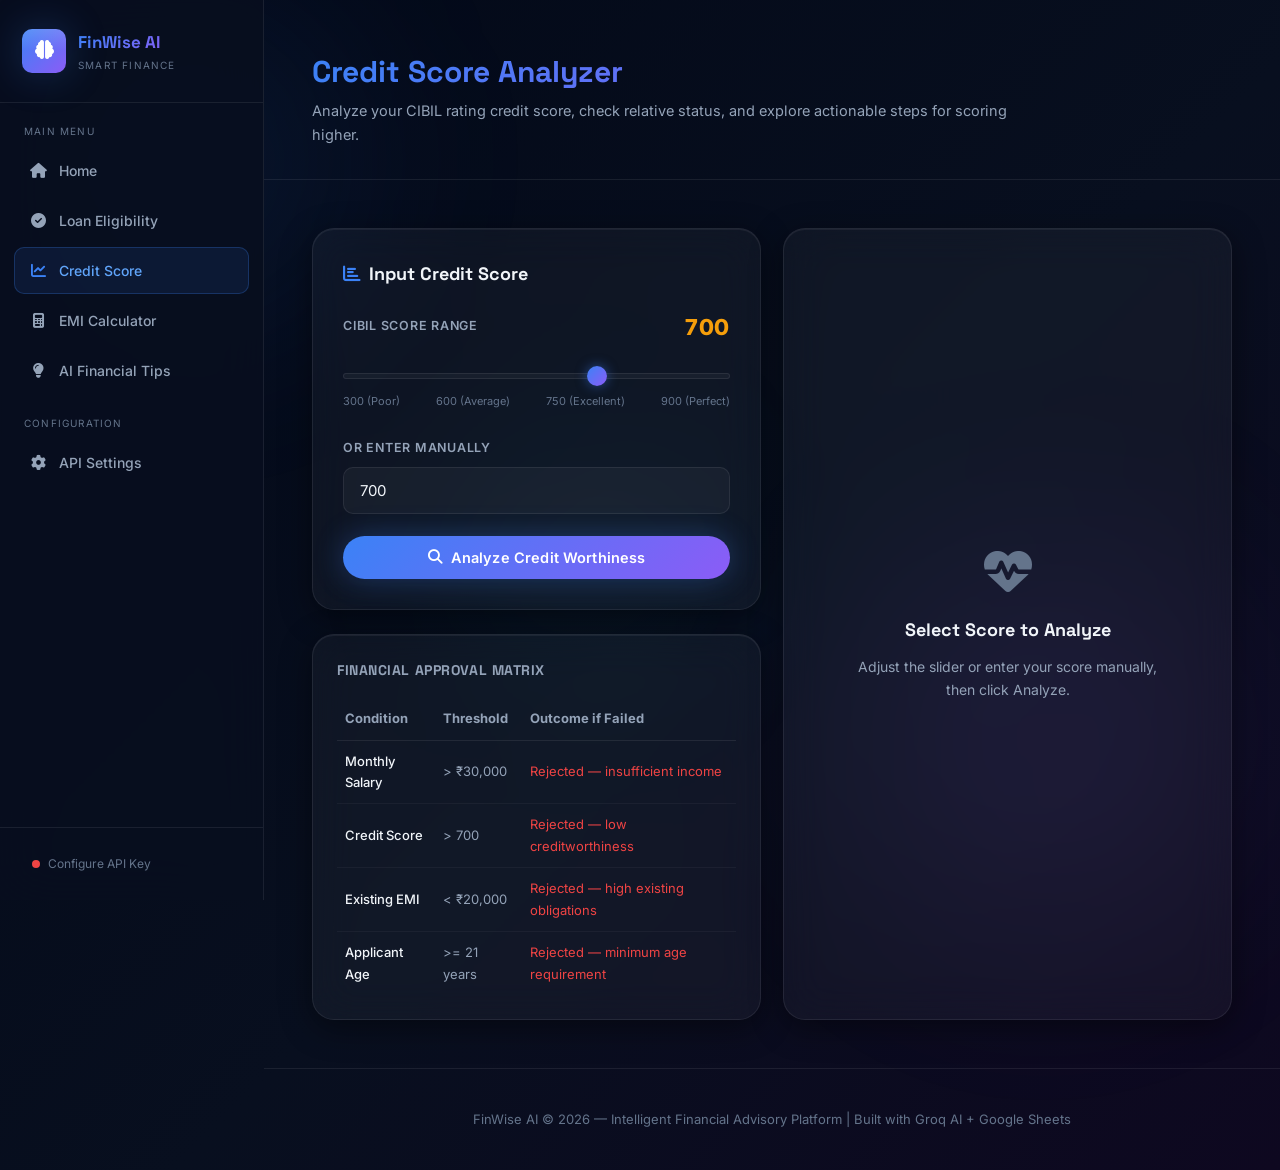
==== credit-score.html @ 2e11e6cf "Initial commit" ====
<!DOCTYPE html>
<html lang="en">
<head>
  <meta charset="UTF-8">
  <meta name="viewport" content="width=device-width, initial-scale=1.0">
  <title>Credit Score Analyzer — FinWise AI</title>
  <meta name="description" content="Understand credit worthiness categories and get optimization insights.">
  <link rel="preconnect" href="https://fonts.googleapis.com">
  <link href="https://fonts.googleapis.com/css2?family=Inter:wght@300;400;500;600;700;800&family=Space+Grotesk:wght@400;500;600;700;800&display=swap" rel="stylesheet">
  <link rel="stylesheet" href="https://cdnjs.cloudflare.com/ajax/libs/font-awesome/6.5.0/css/all.min.css">
  <link rel="stylesheet" href="css/style.css">
</head>
<body>
  <!-- Background orbs -->
  <div class="bg-orb bg-orb-1"></div>
  <div class="bg-orb bg-orb-2"></div>
  <div class="bg-orb bg-orb-3"></div>

  <div class="app-layout">
    <!-- Sidebar -->
    <nav class="sidebar" id="sidebar">
      <div class="sidebar-header">
        <a href="index.html" class="logo">
          <div class="logo-icon"><i class="fas fa-brain"></i></div>
          <div>
            <span class="logo-name">FinWise AI</span>
            <span class="logo-tagline">Smart Finance</span>
          </div>
        </a>
      </div>
      <div class="nav-menu">
        <p class="nav-section-title">Main Menu</p>
        <ul>
          <li class="nav-item"><a href="index.html"><i class="fas fa-home nav-icon"></i><span>Home</span></a></li>
          <li class="nav-item"><a href="eligibility.html"><i class="fas fa-check-circle nav-icon"></i><span>Loan Eligibility</span></a></li>
          <li class="nav-item"><a href="credit-score.html" class="active"><i class="fas fa-chart-line nav-icon"></i><span>Credit Score</span></a></li>
          <li class="nav-item"><a href="emi.html"><i class="fas fa-calculator nav-icon"></i><span>EMI Calculator</span></a></li>
          <li class="nav-item"><a href="tips.html"><i class="fas fa-lightbulb nav-icon"></i><span>AI Financial Tips</span></a></li>
        </ul>
        <p class="nav-section-title">Configuration</p>
        <ul>
          <li class="nav-item"><a href="#" onclick="openSettings();return false;"><i class="fas fa-cog nav-icon"></i><span>API Settings</span></a></li>
        </ul>
      </div>
      <div class="sidebar-footer">
        <div class="api-status" onclick="openSettings()">
          <div class="status-dot inactive" id="apiStatusDot"></div>
          <span id="apiStatusText">Configure API Key</span>
        </div>
      </div>
    </nav>

    <!-- Hamburger & Overlay -->
    <button class="hamburger" id="hamburger" aria-label="Open menu"><i class="fas fa-bars"></i></button>
    <div class="overlay" id="overlay"></div>

    <!-- Main Content -->
    <main class="main-content">
      <div class="page-header">
        <div class="page-header-content">
          <h1>Credit Score Analyzer</h1>
          <p>Analyze your CIBIL rating credit score, check relative status, and explore actionable steps for scoring higher.</p>
        </div>
      </div>

      <div class="section">
        <div class="grid-2">
          <!-- Input Column -->
          <div>
            <div class="glass-card" style="padding:30px; margin-bottom:24px;">
              <h3 style="font-family:'Space Grotesk', sans-serif; font-size:18px; margin-bottom:20px;"><i class="fas fa-chart-bar" style="color:var(--accent-blue); margin-right:8px;"></i>Input Credit Score</h3>
              <div class="form-group" style="margin-bottom:28px;">
                <label class="form-label" style="display:flex; justify-content:space-between;">
                  <span>CIBIL Score Range</span>
                  <span id="scoreDisplay" style="font-size:22px; font-weight:800; color:var(--accent-blue-light)">700</span>
                </label>
                <div class="range-slider" style="margin: 15px 0;">
                  <input type="range" id="scoreSlider" min="300" max="900" value="700">
                  <div class="range-labels">
                    <span>300 (Poor)</span>
                    <span>600 (Average)</span>
                    <span>750 (Excellent)</span>
                    <span>900 (Perfect)</span>
                  </div>
                </div>
              </div>

              <div class="form-group">
                <label class="form-label" for="scoreInput">Or Enter Manually</label>
                <input type="number" id="scoreInput" class="form-control" placeholder="700" min="300" max="900">
              </div>

              <button class="btn btn-primary btn-block" onclick="analyzeScore()"><i class="fas fa-search"></i> Analyze Credit Worthiness</button>
            </div>

            <!-- Conditions summary table from screenshot -->
            <div class="glass-card" style="padding:24px;">
              <h4 style="font-family:'Space Grotesk', sans-serif; font-size:14px; margin-bottom:16px; color:var(--text-secondary); text-transform:uppercase; letter-spacing:0.04em;">Financial Approval Matrix</h4>
              <table style="width:100%; border-collapse:collapse; text-align:left; font-size:13px; color:var(--text-secondary);">
                <thead>
                  <tr style="border-bottom:1px solid var(--glass-border); font-weight:bold;">
                    <th style="padding:10px 8px;">Condition</th>
                    <th style="padding:10px 8px;">Threshold</th>
                    <th style="padding:10px 8px;">Outcome if Failed</th>
                  </tr>
                </thead>
                <tbody>
                  <tr style="border-bottom:1px solid rgba(255,255,255,0.04);">
                    <td style="padding:10px 8px; font-weight:500; color:var(--text-primary);">Monthly Salary</td>
                    <td style="padding:10px 8px;">&gt; ₹30,000</td>
                    <td style="padding:10px 8px; color:var(--danger);">Rejected — insufficient income</td>
                  </tr>
                  <tr style="border-bottom:1px solid rgba(255,255,255,0.04);">
                    <td style="padding:10px 8px; font-weight:500; color:var(--text-primary);">Credit Score</td>
                    <td style="padding:10px 8px;">&gt; 700</td>
                    <td style="padding:10px 8px; color:var(--danger);">Rejected — low creditworthiness</td>
                  </tr>
                  <tr style="border-bottom:1px solid rgba(255,255,255,0.04);">
                    <td style="padding:10px 8px; font-weight:500; color:var(--text-primary);">Existing EMI</td>
                    <td style="padding:10px 8px;">&lt; ₹20,000</td>
                    <td style="padding:10px 8px; color:var(--danger);">Rejected — high existing obligations</td>
                  </tr>
                  <tr>
                    <td style="padding:10px 8px; font-weight:500; color:var(--text-primary);">Applicant Age</td>
                    <td style="padding:10px 8px;">&gt;= 21 years</td>
                    <td style="padding:10px 8px; color:var(--danger);">Rejected — minimum age requirement</td>
                  </tr>
                </tbody>
              </table>
            </div>
          </div>

          <!-- Result Column -->
          <div>
            <!-- Empty state -->
            <div class="glass-card" id="emptyState" style="padding:60px 40px; text-align:center; display:flex; flex-direction:column; align-items:center; justify-content:center; height:100%;">
              <i class="fas fa-heartbeat" style="font-size:48px; color:var(--text-muted); margin-bottom:20px;"></i>
              <h3 style="font-family:'Space Grotesk', sans-serif; font-size:18px; margin-bottom:10px;">Select Score to Analyze</h3>
              <p style="color:var(--text-secondary); font-size:14px; max-width:300px;">Adjust the slider or enter your score manually, then click Analyze.</p>
            </div>

            <!-- Score Result Panel -->
            <div class="result-panel info" id="scoreResult" style="padding: 30px;">
              <span class="badge badge-success" id="scoreBadge" style="margin-bottom:14px; display:inline-flex;">Good</span>
              
              <div class="score-display" style="padding: 10px 0;">
                <div class="score-ring" id="scoreRing" style="background: conic-gradient(var(--accent-blue) 0% 80%, rgba(255,255,255,0.05) 80% 100%);">
                  <span class="score-number" id="ringValue">700</span>
                  <span class="score-ring-label">CIBIL</span>
                </div>
              </div>

              <h2 class="result-title" id="scoreCategory" style="font-size: 22px; margin-top:8px;">Excellent Worthiness</h2>
              <div class="progress-track" style="margin:20px 0 30px;">
                <div class="progress-fill" id="scoreProgressBar" style="width: 80%;"></div>
              </div>

              <!-- Recommendation List -->
              <div id="recsSection" style="margin-top:20px;">
                <h4 style="font-family:'Space Grotesk', sans-serif; font-size:14px; margin-bottom:16px; color:var(--text-primary); text-transform:uppercase; letter-spacing:0.04em;">Improvement Checklist</h4>
                <div style="display:flex; flex-direction:column; gap:12px;" id="recsContainer">
                  <!-- recommendations injected here -->
                </div>
              </div>

              <!-- AI advisory -->
              <div class="ai-response-card" id="creditAI" style="display:none; margin-top:24px;">
                <div class="ai-label"><i class="fas fa-robot"></i> AI Score Enhancement Strategy</div>
                <div class="ai-text" id="aiText">Generating report...</div>
              </div>

              <div style="display:flex; gap:12px; margin-top:30px;">
                <button class="btn btn-primary" id="aiBtn" onclick="getCreditAI()" style="flex:1;"><i class="fas fa-brain"></i> Ask AI for Tips</button>
              </div>
            </div>
          </div>
        </div>
      </div>

      <!-- Footer -->
      <footer style="padding: 40px; border-top: 1px solid var(--glass-border); text-align: center; color: var(--text-muted); font-size: 13px;">
        <p>FinWise AI &copy; 2026 — Intelligent Financial Advisory Platform | Built with Groq AI + Google Sheets</p>
      </footer>
    </main>
  </div>

  <!-- Settings Modal -->
  <div class="modal-overlay" id="settingsModal">
    <div class="modal">
      <div class="modal-header">
        <h2 class="modal-title"><i class="fas fa-cog" style="margin-right:10px;color:var(--accent-blue)"></i>API Configuration</h2>
        <button class="modal-close" onclick="closeSettings()"><i class="fas fa-times"></i></button>
      </div>
      <div class="modal-tip"><i class="fas fa-info-circle"></i><span>Your API keys are stored locally in your browser and never sent to any server.</span></div>
      <div class="form-group">
        <label class="form-label"><i class="fas fa-key"></i> Groq API Key</label>
        <input type="password" id="groqKeyInput" class="form-control" placeholder="gsk_xxxxxxxxxxxx">
        <p class="form-hint"><i class="fas fa-external-link-alt"></i> Get your key at <a href="https://console.groq.com" target="_blank" style="color:var(--accent-blue-light)">console.groq.com</a></p>
      </div>
      <div class="form-group">
        <label class="form-label"><i class="fas fa-table"></i> Google Sheets Webhook URL</label>
        <input type="url" id="sheetsUrlInput" class="form-control" placeholder="https://script.google.com/macros/s/...">
        <p class="form-hint">Deploy your Google Apps Script as a Web App and paste the URL here.</p>
      </div>
      <div style="display:flex;gap:12px;margin-top:8px;">
        <button class="btn btn-primary btn-block" onclick="saveSettings()"><i class="fas fa-save"></i> Save Settings</button>
        <button class="btn btn-ghost" onclick="closeSettings()">Cancel</button>
      </div>
    </div>
  </div>

  <!-- Toast Container -->
  <div class="toast-container" id="toastContainer"></div>

  <!-- Scripts -->
  <script src="js/app.js"></script>
  <script src="js/credit-score.js"></script>
</body>
</html>
---- css/style.css ----
@import url('https://fonts.googleapis.com/css2?family=Inter:wght@300;400;500;600;700;800&family=Space+Grotesk:wght@400;500;600;700;800&display=swap');

/* ===== CSS VARIABLES ===== */
:root {
  --bg-900: #020817;
  --bg-800: #080f1f;
  --bg-700: #0f172a;
  --bg-600: #1e293b;

  --glass-bg: rgba(255, 255, 255, 0.04);
  --glass-bg-hover: rgba(255, 255, 255, 0.07);
  --glass-border: rgba(255, 255, 255, 0.08);
  --glass-border-hover: rgba(255, 255, 255, 0.18);

  --accent-blue: #3b82f6;
  --accent-blue-light: #60a5fa;
  --accent-blue-dark: #1d4ed8;
  --accent-purple: #8b5cf6;
  --accent-purple-light: #a78bfa;
  --accent-teal: #14b8a6;
  --accent-teal-light: #2dd4bf;

  --success: #22c55e;
  --success-bg: rgba(34, 197, 94, 0.08);
  --success-border: rgba(34, 197, 94, 0.2);
  --warning: #f59e0b;
  --warning-bg: rgba(245, 158, 11, 0.08);
  --warning-border: rgba(245, 158, 11, 0.2);
  --danger: #ef4444;
  --danger-bg: rgba(239, 68, 68, 0.08);
  --danger-border: rgba(239, 68, 68, 0.2);
  --info-bg: rgba(59, 130, 246, 0.08);
  --info-border: rgba(59, 130, 246, 0.2);

  --text-primary: #f1f5f9;
  --text-secondary: #94a3b8;
  --text-muted: #64748b;

  --gradient-primary: linear-gradient(135deg, #3b82f6 0%, #8b5cf6 100%);
  --gradient-hero: linear-gradient(135deg, #020817 0%, #080f1f 55%, #0e0820 100%);
  --gradient-card: linear-gradient(135deg, rgba(59,130,246,0.08) 0%, rgba(139,92,246,0.08) 100%);
  --gradient-success: linear-gradient(135deg, #059669 0%, #22c55e 100%);
  --gradient-danger: linear-gradient(135deg, #b91c1c 0%, #ef4444 100%);
  --gradient-warning: linear-gradient(135deg, #b45309 0%, #f59e0b 100%);

  --shadow-glass: 0 8px 32px rgba(0,0,0,0.45), inset 0 1px 0 rgba(255,255,255,0.06);
  --shadow-lg: 0 20px 60px rgba(0,0,0,0.5);
  --shadow-blue-glow: 0 0 40px rgba(59, 130, 246, 0.25);
  --shadow-purple-glow: 0 0 40px rgba(139, 92, 246, 0.2);

  --radius-xs: 6px;
  --radius-sm: 10px;
  --radius-md: 16px;
  --radius-lg: 22px;
  --radius-xl: 32px;
  --radius-full: 9999px;

  --sidebar-width: 264px;
  --transition: all 0.3s cubic-bezier(0.4, 0, 0.2, 1);
  --transition-fast: all 0.15s ease;
}

/* ===== RESET ===== */
*, *::before, *::after { box-sizing: border-box; margin: 0; padding: 0; }
html { scroll-behavior: smooth; font-size: 16px; }
a { text-decoration: none; color: inherit; }
img { max-width: 100%; }
button { font-family: inherit; }

body {
  font-family: 'Inter', -apple-system, BlinkMacSystemFont, sans-serif;
  background: var(--gradient-hero);
  color: var(--text-primary);
  min-height: 100vh;
  overflow-x: hidden;
  line-height: 1.65;
}

/* Background orbs */
.bg-orb {
  position: fixed;
  border-radius: 50%;
  pointer-events: none;
  z-index: 0;
  filter: blur(80px);
}
.bg-orb-1 {
  width: 500px; height: 500px;
  top: -10%; left: -5%;
  background: radial-gradient(circle, rgba(59,130,246,0.12) 0%, transparent 70%);
  animation: orbFloat 20s ease-in-out infinite;
}
.bg-orb-2 {
  width: 600px; height: 600px;
  bottom: -15%; right: -5%;
  background: radial-gradient(circle, rgba(139,92,246,0.1) 0%, transparent 70%);
  animation: orbFloat 25s ease-in-out infinite reverse;
}
.bg-orb-3 {
  width: 400px; height: 400px;
  top: 40%; left: 30%;
  background: radial-gradient(circle, rgba(20,184,166,0.06) 0%, transparent 70%);
  animation: orbFloat 18s ease-in-out infinite 5s;
}

/* ===== LAYOUT ===== */
.app-layout {
  display: flex;
  min-height: 100vh;
  position: relative;
  z-index: 1;
}

.main-content {
  margin-left: var(--sidebar-width);
  flex: 1;
  min-height: 100vh;
  transition: var(--transition);
}

/* ===== SIDEBAR ===== */
.sidebar {
  position: fixed;
  left: 0; top: 0;
  width: var(--sidebar-width);
  height: 100vh;
  background: rgba(8, 15, 31, 0.92);
  backdrop-filter: blur(24px);
  -webkit-backdrop-filter: blur(24px);
  border-right: 1px solid var(--glass-border);
  display: flex;
  flex-direction: column;
  z-index: 100;
  transition: var(--transition);
  overflow: hidden;
}

.sidebar-header {
  padding: 28px 22px;
  border-bottom: 1px solid var(--glass-border);
}

.logo {
  display: flex;
  align-items: center;
  gap: 12px;
}

.logo-icon {
  width: 44px; height: 44px;
  background: var(--gradient-primary);
  border-radius: var(--radius-sm);
  display: flex;
  align-items: center;
  justify-content: center;
  font-size: 19px;
  color: white;
  box-shadow: var(--shadow-blue-glow);
  flex-shrink: 0;
  position: relative;
  overflow: hidden;
}

.logo-icon::after {
  content: '';
  position: absolute;
  top: 0; left: 0;
  width: 100%; height: 50%;
  background: linear-gradient(rgba(255,255,255,0.15), transparent);
}

.logo-name {
  font-family: 'Space Grotesk', sans-serif;
  font-size: 17px;
  font-weight: 700;
  background: var(--gradient-primary);
  -webkit-background-clip: text;
  -webkit-text-fill-color: transparent;
  background-clip: text;
  display: block;
}

.logo-tagline {
  font-size: 10px;
  color: var(--text-muted);
  text-transform: uppercase;
  letter-spacing: 0.12em;
  display: block;
  margin-top: 1px;
}

.nav-menu {
  padding: 20px 14px;
  flex: 1;
  overflow-y: auto;
}

.nav-section-title {
  font-size: 10px;
  text-transform: uppercase;
  letter-spacing: 0.12em;
  color: var(--text-muted);
  padding: 0 10px;
  margin-bottom: 8px;
  margin-top: 20px;
}

.nav-section-title:first-child { margin-top: 0; }

.nav-menu ul { list-style: none; display: flex; flex-direction: column; gap: 3px; }

.nav-item a {
  display: flex;
  align-items: center;
  gap: 12px;
  padding: 11px 14px;
  border-radius: var(--radius-sm);
  color: var(--text-secondary);
  font-size: 14px;
  font-weight: 500;
  transition: var(--transition);
  position: relative;
  overflow: hidden;
  border: 1px solid transparent;
}

.nav-item a:hover {
  color: var(--text-primary);
  background: var(--glass-bg-hover);
  border-color: var(--glass-border);
}

.nav-item a.active {
  color: var(--accent-blue-light);
  background: rgba(59, 130, 246, 0.1);
  border-color: rgba(59, 130, 246, 0.25);
}

.nav-item a .nav-icon {
  font-size: 15px;
  width: 18px;
  text-align: center;
  flex-shrink: 0;
}

.nav-item a.active .nav-icon { color: var(--accent-blue); }

.nav-item a .nav-badge {
  margin-left: auto;
  padding: 1px 7px;
  background: rgba(59,130,246,0.15);
  border-radius: var(--radius-full);
  font-size: 10px;
  color: var(--accent-blue-light);
  font-weight: 600;
}

.sidebar-footer {
  padding: 18px 22px;
  border-top: 1px solid var(--glass-border);
}

.api-status {
  display: flex;
  align-items: center;
  gap: 8px;
  font-size: 12px;
  color: var(--text-muted);
  cursor: pointer;
  padding: 8px 10px;
  border-radius: var(--radius-sm);
  transition: var(--transition-fast);
}

.api-status:hover { background: var(--glass-bg); color: var(--text-secondary); }

.status-dot {
  width: 8px; height: 8px;
  border-radius: 50%;
  flex-shrink: 0;
}

.status-dot.active { background: var(--success); animation: pulseDot 2s ease infinite; }
.status-dot.inactive { background: var(--danger); }
.status-dot.warning { background: var(--warning); }

/* ===== HAMBURGER ===== */
.hamburger {
  display: none;
  position: fixed;
  top: 16px; left: 16px;
  z-index: 200;
  background: var(--glass-bg);
  backdrop-filter: blur(12px);
  border: 1px solid var(--glass-border);
  border-radius: var(--radius-sm);
  padding: 10px 12px;
  cursor: pointer;
  color: var(--text-primary);
  font-size: 16px;
  transition: var(--transition);
  align-items: center;
  justify-content: center;
}

.hamburger:hover { background: var(--glass-bg-hover); }

.overlay {
  display: none;
  position: fixed;
  inset: 0;
  background: rgba(0,0,0,0.65);
  backdrop-filter: blur(4px);
  z-index: 90;
}

/* ===== PAGE HEADER ===== */
.page-header {
  padding: 52px 48px 32px;
  border-bottom: 1px solid var(--glass-border);
  position: relative;
}

.page-header-content { max-width: 700px; }

.page-header h1 {
  font-family: 'Space Grotesk', sans-serif;
  font-size: 30px;
  font-weight: 700;
  background: var(--gradient-primary);
  -webkit-background-clip: text;
  -webkit-text-fill-color: transparent;
  background-clip: text;
  margin-bottom: 8px;
  line-height: 1.3;
}

.page-header p { color: var(--text-secondary); font-size: 14.5px; }

/* ===== GLASS CARD ===== */
.glass-card {
  background: var(--glass-bg);
  backdrop-filter: blur(20px);
  -webkit-backdrop-filter: blur(20px);
  border: 1px solid var(--glass-border);
  border-radius: var(--radius-lg);
  box-shadow: var(--shadow-glass);
  transition: var(--transition);
}

.glass-card:hover {
  border-color: var(--glass-border-hover);
}

/* ===== BUTTONS ===== */
.btn {
  display: inline-flex;
  align-items: center;
  justify-content: center;
  gap: 8px;
  padding: 13px 28px;
  border-radius: var(--radius-full);
  border: none;
  cursor: pointer;
  font-size: 14.5px;
  font-weight: 600;
  letter-spacing: 0.01em;
  transition: var(--transition);
  position: relative;
  overflow: hidden;
  white-space: nowrap;
}

.btn::after {
  content: '';
  position: absolute;
  inset: 0;
  background: linear-gradient(rgba(255,255,255,0.08), transparent);
  opacity: 0;
  transition: var(--transition-fast);
}

.btn:hover::after { opacity: 1; }

.btn-primary {
  background: var(--gradient-primary);
  color: white;
  box-shadow: 0 0 30px rgba(59,130,246,0.3);
}

.btn-primary:hover {
  transform: translateY(-2px);
  box-shadow: 0 6px 30px rgba(59,130,246,0.45);
}

.btn-primary:active { transform: translateY(0); }

.btn-outline {
  background: transparent;
  color: var(--accent-blue-light);
  border: 1px solid rgba(59,130,246,0.35);
}

.btn-outline:hover {
  background: rgba(59,130,246,0.08);
  border-color: var(--accent-blue);
  transform: translateY(-2px);
}

.btn-ghost {
  background: var(--glass-bg);
  color: var(--text-primary);
  border: 1px solid var(--glass-border);
  backdrop-filter: blur(10px);
}

.btn-ghost:hover {
  background: var(--glass-bg-hover);
  border-color: var(--glass-border-hover);
}

.btn-success {
  background: var(--gradient-success);
  color: white;
  box-shadow: 0 0 24px rgba(34,197,94,0.25);
}

.btn-danger {
  background: var(--gradient-danger);
  color: white;
  box-shadow: 0 0 24px rgba(239,68,68,0.25);
}

.btn-lg { padding: 16px 36px; font-size: 16px; }
.btn-sm { padding: 8px 18px; font-size: 13px; }
.btn-block { width: 100%; }

.btn:disabled { opacity: 0.45; cursor: not-allowed; transform: none !important; }

/* ===== FORMS ===== */
.form-group { margin-bottom: 22px; }

.form-label {
  display: flex;
  align-items: center;
  gap: 6px;
  font-size: 12.5px;
  font-weight: 600;
  color: var(--text-secondary);
  margin-bottom: 8px;
  text-transform: uppercase;
  letter-spacing: 0.06em;
}

.form-control {
  width: 100%;
  padding: 13px 16px;
  background: rgba(255,255,255,0.04);
  border: 1px solid var(--glass-border);
  border-radius: var(--radius-sm);
  color: var(--text-primary);
  font-family: 'Inter', sans-serif;
  font-size: 15px;
  transition: var(--transition);
  outline: none;
  appearance: none;
}

.form-control::placeholder { color: var(--text-muted); }

.form-control:hover { border-color: rgba(255,255,255,0.12); }

.form-control:focus {
  border-color: var(--accent-blue);
  box-shadow: 0 0 0 3px rgba(59,130,246,0.12);
  background: rgba(59,130,246,0.04);
}

.input-wrapper { position: relative; }

.input-prefix {
  position: absolute;
  left: 14px;
  top: 50%;
  transform: translateY(-50%);
  color: var(--text-muted);
  font-size: 15px;
  font-weight: 600;
  pointer-events: none;
}

.input-prefix + .form-control,
.input-wrapper .has-prefix { padding-left: 32px; }

.input-suffix {
  position: absolute;
  right: 14px;
  top: 50%;
  transform: translateY(-50%);
  color: var(--text-muted);
  font-size: 13px;
  pointer-events: none;
}

.form-hint {
  font-size: 12px;
  color: var(--text-muted);
  margin-top: 6px;
  display: flex;
  align-items: center;
  gap: 5px;
}

.form-grid-2 { display: grid; grid-template-columns: 1fr 1fr; gap: 20px; }
.form-grid-3 { display: grid; grid-template-columns: repeat(3, 1fr); gap: 20px; }

/* ===== RULE CHECKLIST ===== */
.rule-list { list-style: none; display: flex; flex-direction: column; gap: 10px; }

.rule-item {
  display: flex;
  align-items: center;
  gap: 10px;
  padding: 10px 14px;
  border-radius: var(--radius-sm);
  background: var(--glass-bg);
  border: 1px solid var(--glass-border);
  font-size: 13.5px;
  color: var(--text-secondary);
  transition: var(--transition);
}

.rule-item.pass { border-color: var(--success-border); background: var(--success-bg); color: var(--text-primary); }
.rule-item.fail { border-color: var(--danger-border); background: var(--danger-bg); color: var(--text-primary); }

.rule-icon { font-size: 14px; width: 16px; flex-shrink: 0; }
.rule-item.pass .rule-icon { color: var(--success); }
.rule-item.fail .rule-icon { color: var(--danger); }

/* ===== RESULT PANEL ===== */
.result-panel {
  border-radius: var(--radius-lg);
  padding: 36px;
  backdrop-filter: blur(20px);
  animation: slideUp 0.4s cubic-bezier(0.4, 0, 0.2, 1) both;
  display: none;
}

.result-panel.show { display: block; }

.result-panel.approved {
  background: rgba(34,197,94,0.05);
  border: 1px solid var(--success-border);
  box-shadow: 0 0 60px rgba(34,197,94,0.08), var(--shadow-glass);
}

.result-panel.rejected {
  background: rgba(239,68,68,0.05);
  border: 1px solid var(--danger-border);
  box-shadow: 0 0 60px rgba(239,68,68,0.08), var(--shadow-glass);
}

.result-panel.info {
  background: rgba(59,130,246,0.05);
  border: 1px solid var(--info-border);
  box-shadow: 0 0 40px rgba(59,130,246,0.08), var(--shadow-glass);
}

.result-icon-big {
  font-size: 56px;
  display: block;
  text-align: center;
  margin-bottom: 16px;
  animation: bounceIn 0.5s cubic-bezier(0.4, 0, 0.2, 1);
}

.result-title {
  font-family: 'Space Grotesk', sans-serif;
  font-size: 24px;
  font-weight: 700;
  text-align: center;
  margin-bottom: 8px;
}

.result-subtitle {
  color: var(--text-secondary);
  text-align: center;
  font-size: 14px;
  margin-bottom: 28px;
}

.result-metrics {
  display: grid;
  grid-template-columns: repeat(2, 1fr);
  gap: 14px;
  margin-top: 24px;
}

.metric-card {
  background: var(--glass-bg);
  border: 1px solid var(--glass-border);
  border-radius: var(--radius-md);
  padding: 18px;
  text-align: center;
}

.metric-label {
  font-size: 11px;
  text-transform: uppercase;
  letter-spacing: 0.08em;
  color: var(--text-muted);
  margin-bottom: 8px;
}

.metric-value {
  font-family: 'Space Grotesk', sans-serif;
  font-size: 22px;
  font-weight: 700;
  color: var(--text-primary);
}

.metric-value.success-color { color: var(--success); }
.metric-value.danger-color { color: var(--danger); }
.metric-value.blue-color { color: var(--accent-blue-light); }

/* ===== BADGES ===== */
.badge {
  display: inline-flex;
  align-items: center;
  gap: 5px;
  padding: 3px 10px;
  border-radius: var(--radius-full);
  font-size: 11.5px;
  font-weight: 600;
  text-transform: uppercase;
  letter-spacing: 0.04em;
  border: 1px solid transparent;
}

.badge-success { background: var(--success-bg); color: var(--success); border-color: var(--success-border); }
.badge-danger { background: var(--danger-bg); color: var(--danger); border-color: var(--danger-border); }
.badge-warning { background: var(--warning-bg); color: var(--warning); border-color: var(--warning-border); }
.badge-info { background: var(--info-bg); color: var(--accent-blue-light); border-color: var(--info-border); }
.badge-purple { background: rgba(139,92,246,0.1); color: var(--accent-purple-light); border-color: rgba(139,92,246,0.2); }

/* ===== STAT CARDS ===== */
.stat-grid { display: grid; grid-template-columns: repeat(4, 1fr); gap: 20px; }

.stat-card {
  padding: 24px;
  text-align: center;
  position: relative;
  overflow: hidden;
}

.stat-card::before {
  content: '';
  position: absolute;
  top: 0; left: 0; right: 0;
  height: 3px;
  background: var(--gradient-primary);
}

.stat-icon {
  width: 56px; height: 56px;
  border-radius: var(--radius-md);
  display: flex;
  align-items: center;
  justify-content: center;
  font-size: 22px;
  margin: 0 auto 16px;
}

.si-blue { background: rgba(59,130,246,0.12); color: var(--accent-blue-light); }
.si-purple { background: rgba(139,92,246,0.12); color: var(--accent-purple-light); }
.si-teal { background: rgba(20,184,166,0.12); color: var(--accent-teal-light); }
.si-green { background: rgba(34,197,94,0.12); color: var(--success); }
.si-warning { background: rgba(245,158,11,0.12); color: var(--warning); }

.stat-value {
  font-family: 'Space Grotesk', sans-serif;
  font-size: 26px;
  font-weight: 700;
  color: var(--text-primary);
  margin-bottom: 4px;
}

.stat-label { font-size: 12.5px; color: var(--text-secondary); }

/* ===== FEATURE CARDS ===== */
.feature-card {
  padding: 30px;
  position: relative;
  overflow: hidden;
  cursor: pointer;
}

.feature-card::after {
  content: '';
  position: absolute;
  bottom: 0; left: 0; right: 0;
  height: 2px;
  transform: scaleX(0);
  transition: var(--transition);
  transform-origin: left;
}

.feature-card:hover::after { transform: scaleX(1); }
.fc-blue::after { background: linear-gradient(90deg, var(--accent-blue), var(--accent-purple)); }
.fc-purple::after { background: linear-gradient(90deg, var(--accent-purple), var(--accent-teal)); }
.fc-teal::after { background: linear-gradient(90deg, var(--accent-teal), var(--accent-blue)); }
.fc-green::after { background: linear-gradient(90deg, var(--success), var(--accent-teal)); }

.feature-icon-wrap {
  width: 62px; height: 62px;
  border-radius: var(--radius-md);
  display: flex;
  align-items: center;
  justify-content: center;
  font-size: 25px;
  margin-bottom: 20px;
  transition: var(--transition);
}

.feature-card:hover .feature-icon-wrap { transform: scale(1.08) rotate(4deg); }

.fi-blue { background: rgba(59,130,246,0.12); color: var(--accent-blue-light); }
.fi-purple { background: rgba(139,92,246,0.12); color: var(--accent-purple-light); }
.fi-teal { background: rgba(20,184,166,0.12); color: var(--accent-teal-light); }
.fi-green { background: rgba(34,197,94,0.12); color: var(--success); }

.feature-card h3 {
  font-family: 'Space Grotesk', sans-serif;
  font-size: 17px;
  font-weight: 600;
  margin-bottom: 10px;
}

.feature-card p { color: var(--text-secondary); font-size: 13.5px; line-height: 1.75; }

.feature-link {
  display: inline-flex;
  align-items: center;
  gap: 6px;
  color: var(--accent-blue-light);
  font-size: 13px;
  font-weight: 500;
  margin-top: 18px;
  transition: var(--transition);
}

.feature-card:hover .feature-link { gap: 10px; }

/* ===== HERO ===== */
.hero {
  min-height: 88vh;
  display: flex;
  align-items: center;
  padding: 80px 52px;
  position: relative;
  overflow: hidden;
}

.hero-content { max-width: 580px; position: relative; z-index: 2; }

.hero-badge {
  display: inline-flex;
  align-items: center;
  gap: 8px;
  padding: 6px 16px 6px 10px;
  background: rgba(59,130,246,0.08);
  border: 1px solid rgba(59,130,246,0.22);
  border-radius: var(--radius-full);
  font-size: 12.5px;
  color: var(--accent-blue-light);
  font-weight: 500;
  margin-bottom: 28px;
  width: fit-content;
}

.hero-badge .live-dot {
  width: 7px; height: 7px;
  border-radius: 50%;
  background: var(--accent-blue);
  animation: pulseDot 2s ease infinite;
}

.hero h1 {
  font-family: 'Space Grotesk', sans-serif;
  font-size: clamp(36px, 4.5vw, 54px);
  font-weight: 800;
  line-height: 1.15;
  margin-bottom: 22px;
  letter-spacing: -0.02em;
}

.gradient-text {
  background: var(--gradient-primary);
  -webkit-background-clip: text;
  -webkit-text-fill-color: transparent;
  background-clip: text;
}

.hero p {
  font-size: 16.5px;
  color: var(--text-secondary);
  line-height: 1.85;
  margin-bottom: 36px;
  max-width: 520px;
}

.hero-cta { display: flex; gap: 14px; flex-wrap: wrap; }

/* Floating data cards */
.float-card {
  position: absolute;
  background: var(--glass-bg);
  backdrop-filter: blur(20px);
  border: 1px solid var(--glass-border);
  border-radius: var(--radius-md);
  box-shadow: var(--shadow-glass);
  z-index: 3;
  padding: 14px 18px;
}

.float-card-1 { top: 15%; right: 4%; animation: floatCard 7s ease-in-out infinite; }
.float-card-2 { top: 48%; right: 12%; animation: floatCard 7s ease-in-out infinite 2.3s; }
.float-card-3 { bottom: 18%; right: 2%; animation: floatCard 7s ease-in-out infinite 4.6s; }

.fc-label { font-size: 10px; color: var(--text-muted); text-transform: uppercase; letter-spacing: 0.08em; margin-bottom: 4px; }
.fc-value { font-family: 'Space Grotesk', sans-serif; font-size: 18px; font-weight: 700; }
.fc-value.green { color: var(--success); }
.fc-value.blue { color: var(--accent-blue-light); }
.fc-value.purple { color: var(--accent-purple-light); }
.fc-sub { font-size: 11px; color: var(--text-muted); margin-top: 2px; }

/* ===== SECTION ===== */
.section { padding: 48px; }
.section-sm { padding: 32px 48px; }

.section-header { margin-bottom: 32px; }

.section-header h2 {
  font-family: 'Space Grotesk', sans-serif;
  font-size: 22px;
  font-weight: 700;
  margin-bottom: 6px;
}

.section-header p { color: var(--text-secondary); font-size: 13.5px; }

/* ===== GRIDS ===== */
.grid-2 { display: grid; grid-template-columns: 1fr 1fr; gap: 22px; }
.grid-3 { display: grid; grid-template-columns: repeat(3, 1fr); gap: 20px; }
.grid-4 { display: grid; grid-template-columns: repeat(4, 1fr); gap: 18px; }

/* ===== DIVIDER ===== */
.divider { height: 1px; background: var(--glass-border); margin: 28px 0; }

/* ===== SCORE DISPLAY ===== */
.score-display {
  text-align: center;
  padding: 32px;
}

.score-ring {
  width: 160px; height: 160px;
  border-radius: 50%;
  margin: 0 auto 20px;
  display: flex;
  align-items: center;
  justify-content: center;
  flex-direction: column;
  position: relative;
}

.score-ring::before {
  content: '';
  position: absolute;
  inset: 4px;
  border-radius: 50%;
  background: var(--bg-800);
}

.score-number {
  font-family: 'Space Grotesk', sans-serif;
  font-size: 42px;
  font-weight: 800;
  position: relative;
  z-index: 1;
}

.score-ring-label {
  font-size: 11px;
  color: var(--text-muted);
  text-transform: uppercase;
  letter-spacing: 0.08em;
  position: relative;
  z-index: 1;
}

/* Progress Bar */
.progress-track {
  height: 8px;
  background: rgba(255,255,255,0.06);
  border-radius: var(--radius-full);
  overflow: hidden;
  margin-top: 10px;
}

.progress-fill {
  height: 100%;
  border-radius: var(--radius-full);
  background: var(--gradient-primary);
  transition: width 1.2s cubic-bezier(0.4, 0, 0.2, 1);
  box-shadow: 0 0 12px rgba(59,130,246,0.5);
}

.progress-fill.success { background: var(--gradient-success); box-shadow: 0 0 12px rgba(34,197,94,0.4); }
.progress-fill.danger { background: var(--gradient-danger); box-shadow: 0 0 12px rgba(239,68,68,0.4); }
.progress-fill.warning { background: var(--gradient-warning); box-shadow: 0 0 12px rgba(245,158,11,0.3); }

/* ===== EMI BREAKDOWN ===== */
.emi-breakdown {
  display: grid;
  grid-template-columns: repeat(3, 1fr);
  gap: 16px;
  margin-top: 24px;
}

.emi-item {
  background: var(--glass-bg);
  border: 1px solid var(--glass-border);
  border-radius: var(--radius-md);
  padding: 20px 16px;
  text-align: center;
}

.emi-item-label { font-size: 11px; text-transform: uppercase; letter-spacing: 0.08em; color: var(--text-muted); margin-bottom: 8px; }
.emi-item-value { font-family: 'Space Grotesk', sans-serif; font-size: 20px; font-weight: 700; }
.emi-monthly { color: var(--accent-blue-light); }
.emi-total { color: var(--text-primary); }
.emi-interest { color: var(--danger); }

/* ===== AI RESPONSE ===== */
.ai-response-card {
  background: rgba(139,92,246,0.04);
  border: 1px solid rgba(139,92,246,0.18);
  border-radius: var(--radius-md);
  padding: 24px;
  position: relative;
  overflow: hidden;
  margin-top: 20px;
  animation: slideUp 0.4s cubic-bezier(0.4,0,0.2,1) both;
}

.ai-response-card::before {
  content: '';
  position: absolute;
  top: 0; left: 0; right: 0;
  height: 2px;
  background: linear-gradient(90deg, var(--accent-purple), var(--accent-blue), var(--accent-teal));
}

.ai-label {
  display: flex;
  align-items: center;
  gap: 8px;
  font-size: 11px;
  text-transform: uppercase;
  letter-spacing: 0.1em;
  color: var(--accent-purple-light);
  font-weight: 700;
  margin-bottom: 14px;
}

.ai-label i { font-size: 14px; }

.ai-text {
  color: var(--text-secondary);
  font-size: 14px;
  line-height: 1.85;
  white-space: pre-wrap;
}

/* ===== LOADING STATES ===== */
.spinner {
  width: 18px; height: 18px;
  border: 2.5px solid rgba(255,255,255,0.25);
  border-top-color: white;
  border-radius: 50%;
  animation: spin 0.75s linear infinite;
  display: inline-block;
  vertical-align: middle;
}

.skeleton {
  background: linear-gradient(90deg, var(--glass-bg) 25%, rgba(255,255,255,0.06) 50%, var(--glass-bg) 75%);
  background-size: 200% 100%;
  animation: shimmer 1.4s infinite;
  border-radius: var(--radius-sm);
}

/* ===== SETTINGS MODAL ===== */
.modal-overlay {
  position: fixed;
  inset: 0;
  background: rgba(2,8,23,0.78);
  backdrop-filter: blur(8px);
  z-index: 500;
  display: flex;
  align-items: center;
  justify-content: center;
  opacity: 0;
  visibility: hidden;
  transition: var(--transition);
  padding: 20px;
}

.modal-overlay.active { opacity: 1; visibility: visible; }

.modal {
  background: #0d1526;
  border: 1px solid var(--glass-border);
  border-radius: var(--radius-xl);
  padding: 36px;
  width: 100%;
  max-width: 500px;
  box-shadow: var(--shadow-lg);
  transform: scale(0.94) translateY(24px);
  transition: var(--transition);
}

.modal-overlay.active .modal { transform: scale(1) translateY(0); }

.modal-header {
  display: flex;
  align-items: center;
  justify-content: space-between;
  margin-bottom: 28px;
}

.modal-title {
  font-family: 'Space Grotesk', sans-serif;
  font-size: 20px;
  font-weight: 700;
}

.modal-close {
  background: var(--glass-bg);
  border: 1px solid var(--glass-border);
  border-radius: var(--radius-sm);
  color: var(--text-secondary);
  cursor: pointer;
  font-size: 16px;
  padding: 7px 10px;
  transition: var(--transition-fast);
  line-height: 1;
}

.modal-close:hover { color: var(--text-primary); background: var(--glass-bg-hover); }

.modal-tip {
  background: var(--info-bg);
  border: 1px solid var(--info-border);
  border-radius: var(--radius-sm);
  padding: 12px 16px;
  font-size: 13px;
  color: var(--text-secondary);
  margin-bottom: 20px;
  display: flex;
  gap: 10px;
}

.modal-tip i { color: var(--accent-blue-light); flex-shrink: 0; margin-top: 1px; }

/* ===== TOAST ===== */
.toast-container {
  position: fixed;
  bottom: 24px;
  right: 24px;
  z-index: 1000;
  display: flex;
  flex-direction: column;
  gap: 10px;
  pointer-events: none;
}

.toast {
  padding: 13px 18px;
  background: var(--bg-700);
  border: 1px solid var(--glass-border);
  border-radius: var(--radius-md);
  box-shadow: var(--shadow-lg);
  display: flex;
  align-items: center;
  gap: 12px;
  font-size: 13.5px;
  transform: translateX(120%);
  opacity: 0;
  transition: var(--transition);
  max-width: 360px;
  pointer-events: all;
}

.toast.show { transform: translateX(0); opacity: 1; }
.toast.success-toast { border-color: var(--success-border); }
.toast.error-toast { border-color: var(--danger-border); }
.toast.info-toast { border-color: var(--info-border); }

.toast-icon { font-size: 16px; flex-shrink: 0; }
.toast.success-toast .toast-icon { color: var(--success); }
.toast.error-toast .toast-icon { color: var(--danger); }
.toast.info-toast .toast-icon { color: var(--accent-blue-light); }

/* ===== RECOMMENDATION CARDS ===== */
.rec-card {
  display: flex;
  gap: 14px;
  padding: 16px 18px;
  background: var(--glass-bg);
  border: 1px solid var(--glass-border);
  border-radius: var(--radius-md);
  transition: var(--transition);
}

.rec-card:hover { border-color: var(--glass-border-hover); background: var(--glass-bg-hover); }

.rec-icon {
  width: 36px; height: 36px;
  border-radius: var(--radius-sm);
  display: flex;
  align-items: center;
  justify-content: center;
  font-size: 15px;
  flex-shrink: 0;
}

.rec-content h4 { font-size: 14px; font-weight: 600; margin-bottom: 4px; }
.rec-content p { font-size: 13px; color: var(--text-secondary); line-height: 1.65; }

/* ===== RANGE SLIDER ===== */
.range-slider { position: relative; }

.range-slider input[type="range"] {
  width: 100%;
  appearance: none;
  height: 6px;
  border-radius: var(--radius-full);
  background: var(--glass-bg);
  outline: none;
  border: 1px solid var(--glass-border);
}

.range-slider input[type="range"]::-webkit-slider-thumb {
  appearance: none;
  width: 20px; height: 20px;
  border-radius: 50%;
  background: var(--gradient-primary);
  cursor: pointer;
  box-shadow: 0 0 12px rgba(59,130,246,0.5);
  transition: var(--transition-fast);
}

.range-slider input[type="range"]::-webkit-slider-thumb:hover { transform: scale(1.15); }

.range-labels {
  display: flex;
  justify-content: space-between;
  font-size: 11px;
  color: var(--text-muted);
  margin-top: 6px;
}

/* ===== ANIMATIONS ===== */
@keyframes floatCard {
  0%, 100% { transform: translateY(0px); }
  50% { transform: translateY(-18px); }
}

@keyframes orbFloat {
  0%, 100% { transform: translate(0, 0) scale(1); }
  33% { transform: translate(20px, -30px) scale(1.05); }
  66% { transform: translate(-15px, 20px) scale(0.95); }
}

@keyframes spin { from { transform: rotate(0deg); } to { transform: rotate(360deg); } }

@keyframes slideUp {
  from { opacity: 0; transform: translateY(28px); }
  to { opacity: 1; transform: translateY(0); }
}

@keyframes fadeIn {
  from { opacity: 0; } to { opacity: 1; }
}

@keyframes bounceIn {
  0% { transform: scale(0.5); opacity: 0; }
  70% { transform: scale(1.1); }
  100% { transform: scale(1); opacity: 1; }
}

@keyframes pulseDot {
  0%, 100% { opacity: 1; transform: scale(1); }
  50% { opacity: 0.5; transform: scale(0.85); }
}

@keyframes shimmer {
  0% { background-position: 200% 0; }
  100% { background-position: -200% 0; }
}

@keyframes glow {
  0%, 100% { box-shadow: 0 0 20px rgba(59,130,246,0.2); }
  50% { box-shadow: 0 0 40px rgba(59,130,246,0.5); }
}

/* ===== SCROLLBAR ===== */
::-webkit-scrollbar { width: 5px; }
::-webkit-scrollbar-track { background: var(--bg-800); }
::-webkit-scrollbar-thumb { background: var(--bg-600); border-radius: 4px; }
::-webkit-scrollbar-thumb:hover { background: var(--text-muted); }

/* ===== RESPONSIVE ===== */
@media (max-width: 1100px) {
  .stat-grid { grid-template-columns: repeat(2, 1fr); }
  .grid-4 { grid-template-columns: repeat(2, 1fr); }
  .section { padding: 36px 30px; }
  .page-header { padding: 40px 30px 28px; }
  .hero { padding: 80px 36px; }
}

@media (max-width: 768px) {
  .hamburger { display: flex; }
  .sidebar { transform: translateX(-100%); }
  .sidebar.open { transform: translateX(0); box-shadow: var(--shadow-lg); }
  .overlay.show { display: block; }
  .main-content { margin-left: 0; }

  .hero { padding: 70px 20px 40px; min-height: auto; }
  .hero h1 { font-size: 32px; }
  .float-card-1, .float-card-2, .float-card-3 { display: none; }

  .grid-2, .grid-3 { grid-template-columns: 1fr; }
  .grid-4 { grid-template-columns: 1fr 1fr; }
  .stat-grid { grid-template-columns: 1fr 1fr; }
  .form-grid-2 { grid-template-columns: 1fr; }
  .result-metrics { grid-template-columns: 1fr; }
  .emi-breakdown { grid-template-columns: 1fr; }
  .hero-cta { flex-direction: column; }

  .section { padding: 24px 16px; }
  .page-header { padding: 24px 16px; }
}

@media (max-width: 480px) {
  .stat-grid { grid-template-columns: 1fr; }
  .grid-4 { grid-template-columns: 1fr; }
}
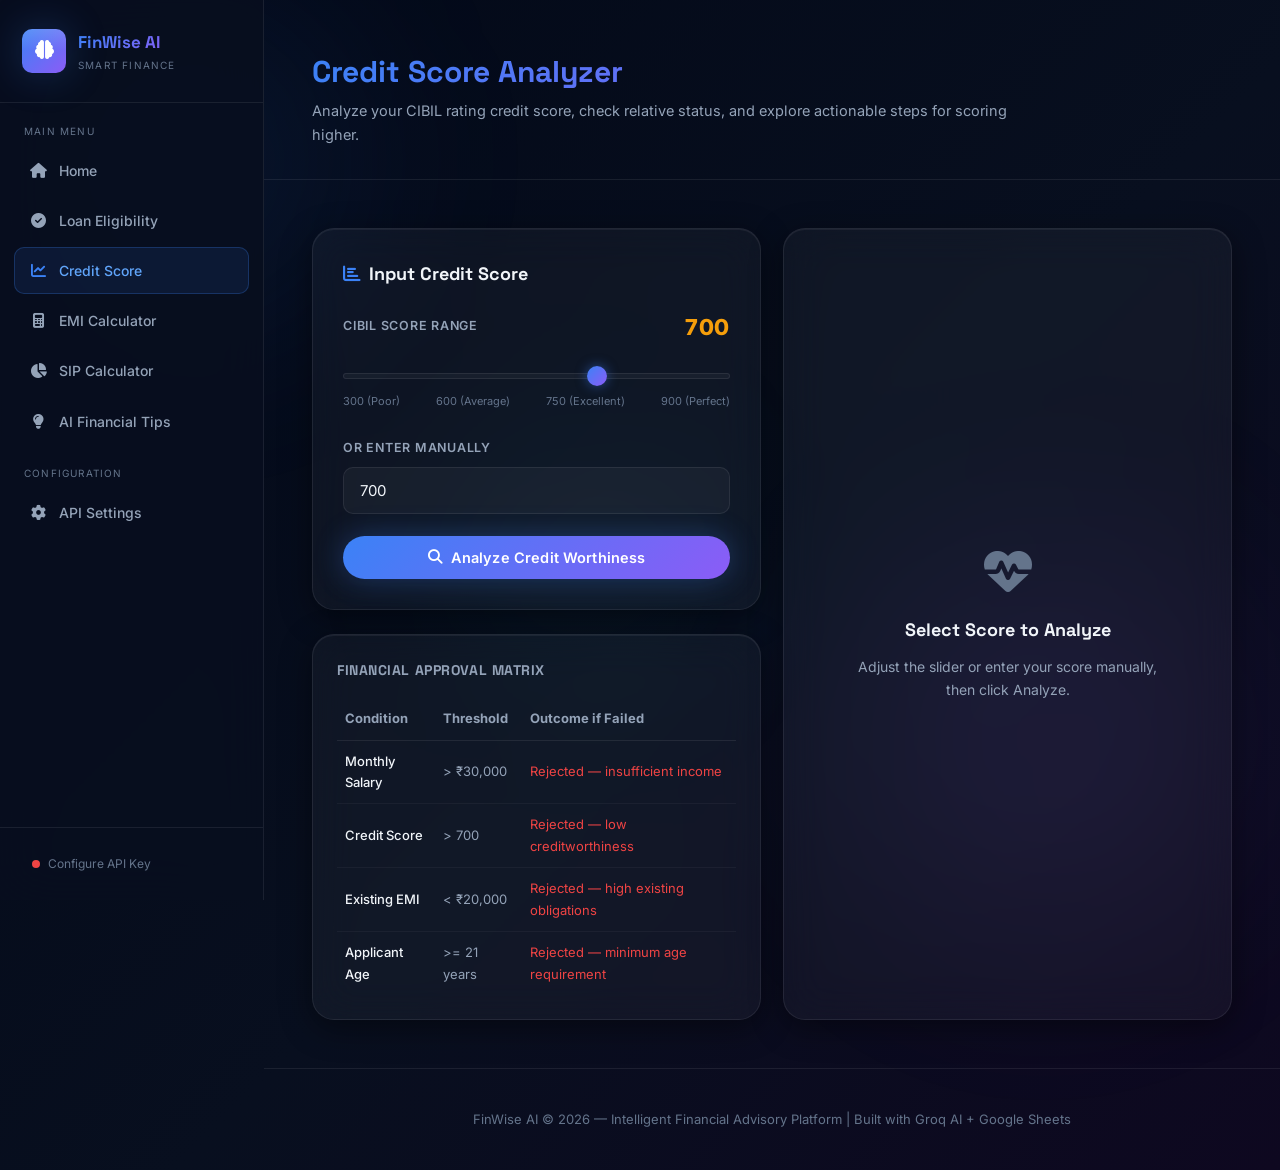
==== commit 059190d8: "feat: Final polish - SIP Calculator, PDF Export, Chart.js, and UX improvements" ====
--- a/credit-score.html
+++ b/credit-score.html
@@ -35,6 +35,7 @@
           <li class="nav-item"><a href="eligibility.html"><i class="fas fa-check-circle nav-icon"></i><span>Loan Eligibility</span></a></li>
           <li class="nav-item"><a href="credit-score.html" class="active"><i class="fas fa-chart-line nav-icon"></i><span>Credit Score</span></a></li>
           <li class="nav-item"><a href="emi.html"><i class="fas fa-calculator nav-icon"></i><span>EMI Calculator</span></a></li>
+          <li class="nav-item"><a href="sip.html"><i class="fas fa-chart-pie nav-icon"></i><span>SIP Calculator</span></a></li>
           <li class="nav-item"><a href="tips.html"><i class="fas fa-lightbulb nav-icon"></i><span>AI Financial Tips</span></a></li>
         </ul>
         <p class="nav-section-title">Configuration</p>
